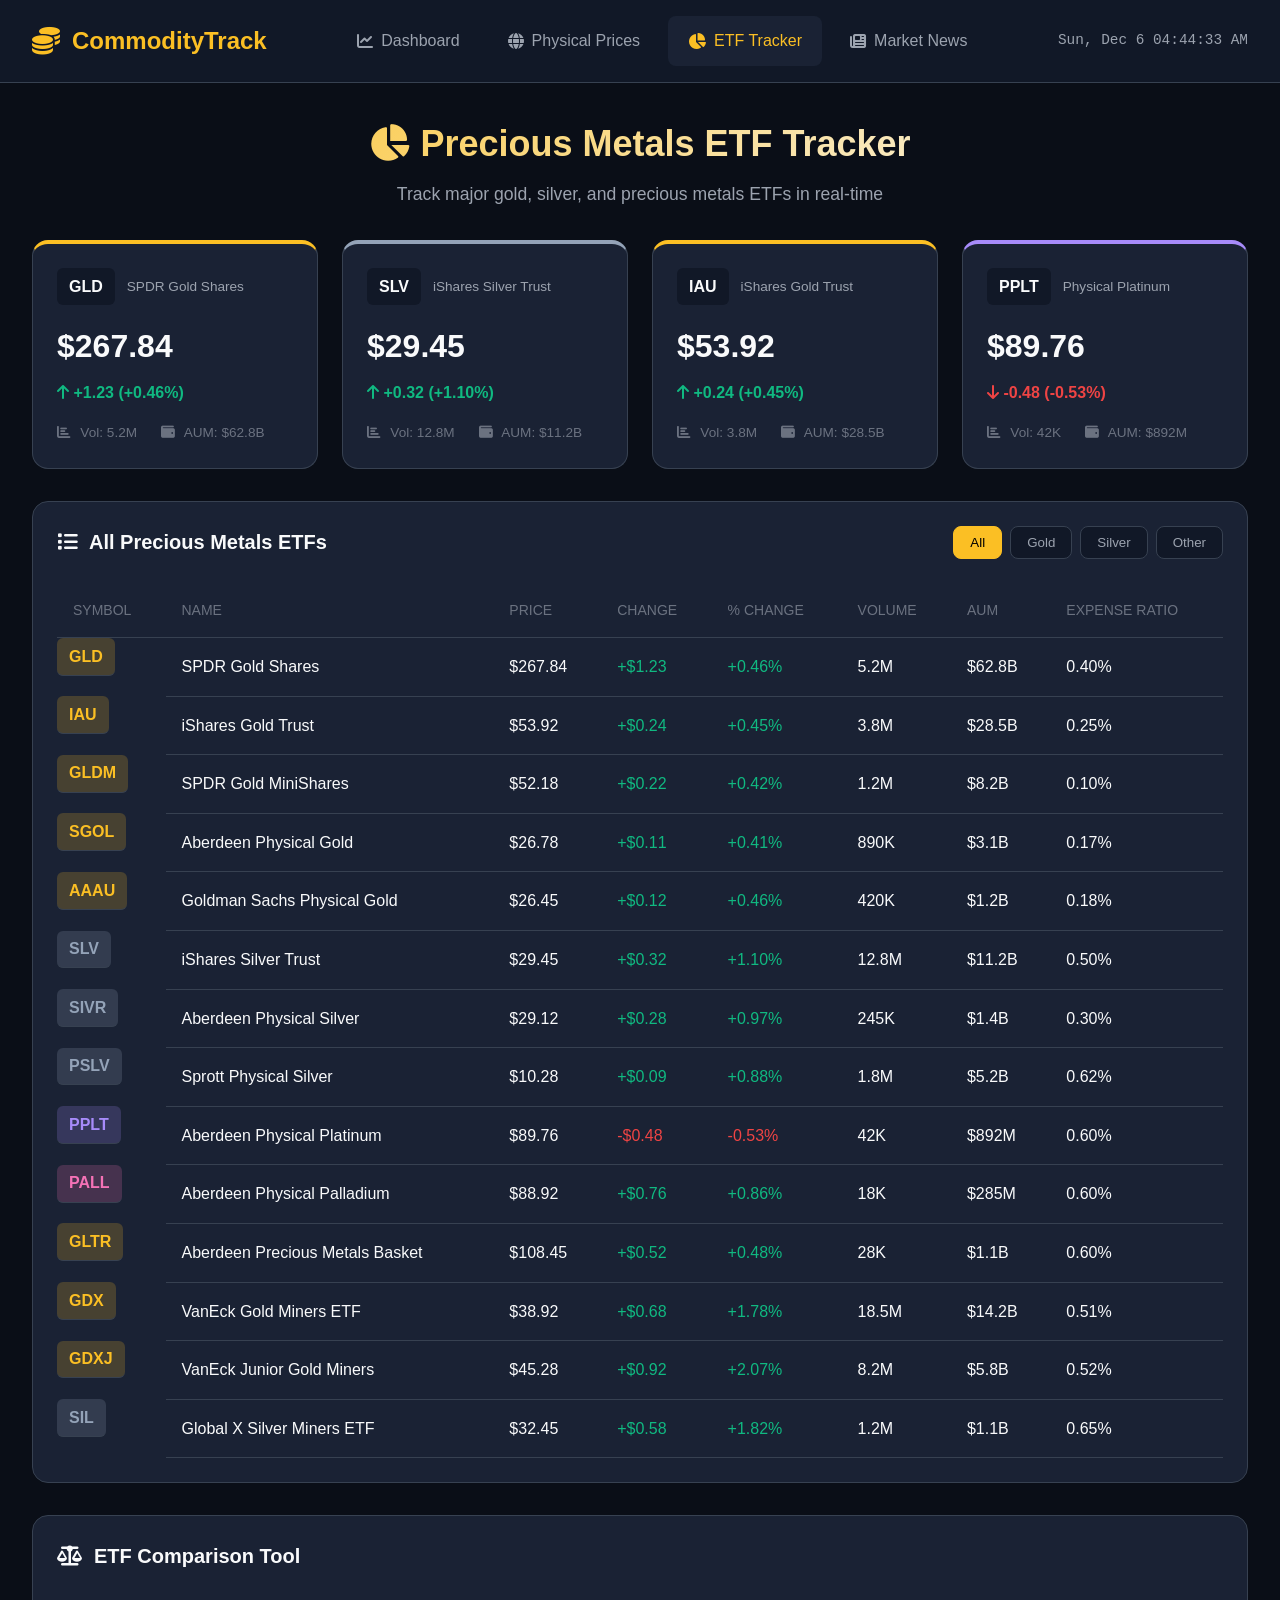
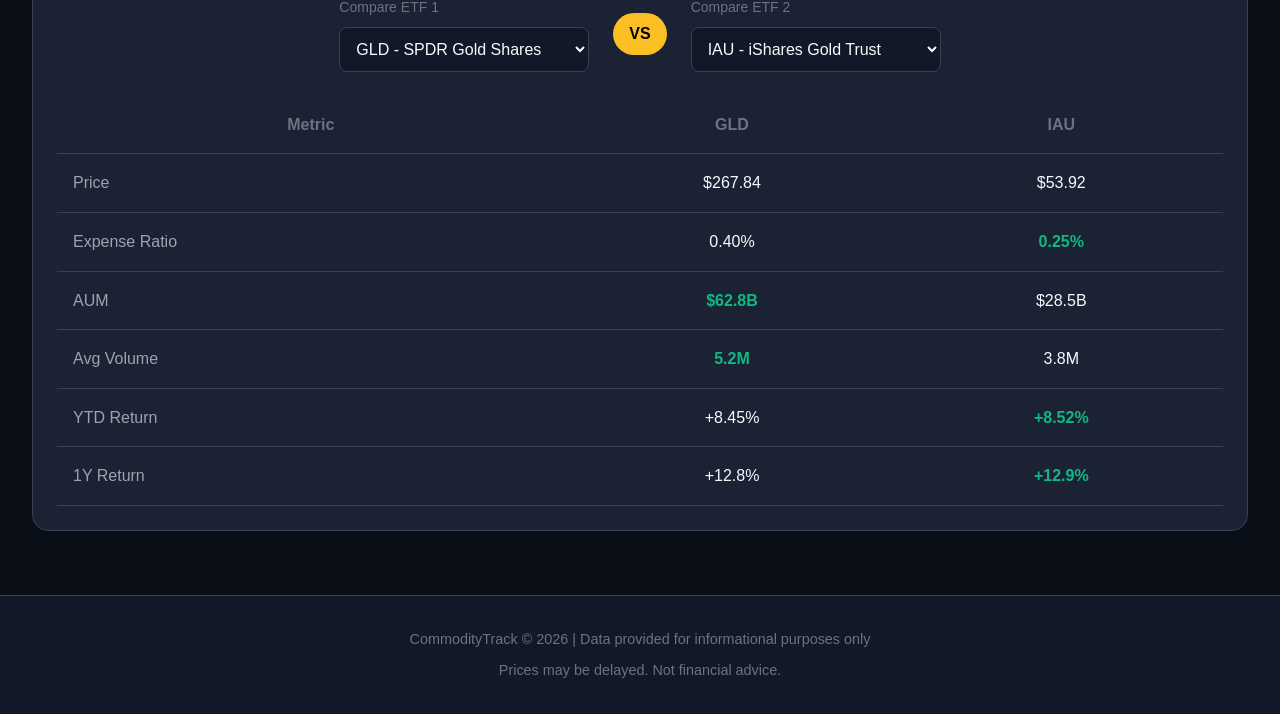
==== etf.html @ 183cfdf6 "Build comprehensive commodities tracking dashboard Features: - Main dashboard with live precious met" ====
<!DOCTYPE html>
<html lang="en">
<head>
    <meta charset="UTF-8">
    <meta name="viewport" content="width=device-width, initial-scale=1.0">
    <title>ETF Tracker | CommodityTrack</title>
    <link rel="stylesheet" href="style.css">
    <link rel="stylesheet" href="https://cdnjs.cloudflare.com/ajax/libs/font-awesome/6.4.0/css/all.min.css">
</head>
<body>
    <nav class="navbar">
        <div class="nav-brand">
            <i class="fas fa-coins"></i>
            <span>CommodityTrack</span>
        </div>
        <ul class="nav-links">
            <li><a href="index.html"><i class="fas fa-chart-line"></i> Dashboard</a></li>
            <li><a href="prices.html"><i class="fas fa-globe"></i> Physical Prices</a></li>
            <li><a href="etf.html" class="active"><i class="fas fa-chart-pie"></i> ETF Tracker</a></li>
            <li><a href="news.html"><i class="fas fa-newspaper"></i> Market News</a></li>
        </ul>
        <div class="nav-time">
            <span id="current-time"></span>
        </div>
    </nav>

    <main class="dashboard">
        <header class="dashboard-header">
            <h1><i class="fas fa-chart-pie"></i> Precious Metals ETF Tracker</h1>
            <p>Track major gold, silver, and precious metals ETFs in real-time</p>
        </header>

        <!-- Top ETFs Overview -->
        <section class="etf-overview">
            <div class="etf-highlight-card gold">
                <div class="etf-header">
                    <span class="etf-ticker">GLD</span>
                    <span class="etf-name">SPDR Gold Shares</span>
                </div>
                <div class="etf-price">$267.84</div>
                <div class="etf-change positive">
                    <i class="fas fa-arrow-up"></i> +1.23 (+0.46%)
                </div>
                <div class="etf-meta">
                    <span><i class="fas fa-chart-bar"></i> Vol: 5.2M</span>
                    <span><i class="fas fa-wallet"></i> AUM: $62.8B</span>
                </div>
            </div>

            <div class="etf-highlight-card silver">
                <div class="etf-header">
                    <span class="etf-ticker">SLV</span>
                    <span class="etf-name">iShares Silver Trust</span>
                </div>
                <div class="etf-price">$29.45</div>
                <div class="etf-change positive">
                    <i class="fas fa-arrow-up"></i> +0.32 (+1.10%)
                </div>
                <div class="etf-meta">
                    <span><i class="fas fa-chart-bar"></i> Vol: 12.8M</span>
                    <span><i class="fas fa-wallet"></i> AUM: $11.2B</span>
                </div>
            </div>

            <div class="etf-highlight-card gold">
                <div class="etf-header">
                    <span class="etf-ticker">IAU</span>
                    <span class="etf-name">iShares Gold Trust</span>
                </div>
                <div class="etf-price">$53.92</div>
                <div class="etf-change positive">
                    <i class="fas fa-arrow-up"></i> +0.24 (+0.45%)
                </div>
                <div class="etf-meta">
                    <span><i class="fas fa-chart-bar"></i> Vol: 3.8M</span>
                    <span><i class="fas fa-wallet"></i> AUM: $28.5B</span>
                </div>
            </div>

            <div class="etf-highlight-card platinum">
                <div class="etf-header">
                    <span class="etf-ticker">PPLT</span>
                    <span class="etf-name">Physical Platinum</span>
                </div>
                <div class="etf-price">$89.76</div>
                <div class="etf-change negative">
                    <i class="fas fa-arrow-down"></i> -0.48 (-0.53%)
                </div>
                <div class="etf-meta">
                    <span><i class="fas fa-chart-bar"></i> Vol: 42K</span>
                    <span><i class="fas fa-wallet"></i> AUM: $892M</span>
                </div>
            </div>
        </section>

        <!-- Full ETF Table -->
        <section class="etf-table-section">
            <div class="section-header">
                <h2><i class="fas fa-list"></i> All Precious Metals ETFs</h2>
                <div class="filter-buttons">
                    <button class="filter-btn active" data-filter="all">All</button>
                    <button class="filter-btn" data-filter="gold">Gold</button>
                    <button class="filter-btn" data-filter="silver">Silver</button>
                    <button class="filter-btn" data-filter="other">Other</button>
                </div>
            </div>

            <div class="etf-table-container">
                <table class="etf-table">
                    <thead>
                        <tr>
                            <th>Symbol</th>
                            <th>Name</th>
                            <th>Price</th>
                            <th>Change</th>
                            <th>% Change</th>
                            <th>Volume</th>
                            <th>AUM</th>
                            <th>Expense Ratio</th>
                        </tr>
                    </thead>
                    <tbody>
                        <!-- Gold ETFs -->
                        <tr data-type="gold">
                            <td class="ticker gold">GLD</td>
                            <td>SPDR Gold Shares</td>
                            <td>$267.84</td>
                            <td class="positive">+$1.23</td>
                            <td class="positive">+0.46%</td>
                            <td>5.2M</td>
                            <td>$62.8B</td>
                            <td>0.40%</td>
                        </tr>
                        <tr data-type="gold">
                            <td class="ticker gold">IAU</td>
                            <td>iShares Gold Trust</td>
                            <td>$53.92</td>
                            <td class="positive">+$0.24</td>
                            <td class="positive">+0.45%</td>
                            <td>3.8M</td>
                            <td>$28.5B</td>
                            <td>0.25%</td>
                        </tr>
                        <tr data-type="gold">
                            <td class="ticker gold">GLDM</td>
                            <td>SPDR Gold MiniShares</td>
                            <td>$52.18</td>
                            <td class="positive">+$0.22</td>
                            <td class="positive">+0.42%</td>
                            <td>1.2M</td>
                            <td>$8.2B</td>
                            <td>0.10%</td>
                        </tr>
                        <tr data-type="gold">
                            <td class="ticker gold">SGOL</td>
                            <td>Aberdeen Physical Gold</td>
                            <td>$26.78</td>
                            <td class="positive">+$0.11</td>
                            <td class="positive">+0.41%</td>
                            <td>890K</td>
                            <td>$3.1B</td>
                            <td>0.17%</td>
                        </tr>
                        <tr data-type="gold">
                            <td class="ticker gold">AAAU</td>
                            <td>Goldman Sachs Physical Gold</td>
                            <td>$26.45</td>
                            <td class="positive">+$0.12</td>
                            <td class="positive">+0.46%</td>
                            <td>420K</td>
                            <td>$1.2B</td>
                            <td>0.18%</td>
                        </tr>
                        <!-- Silver ETFs -->
                        <tr data-type="silver">
                            <td class="ticker silver">SLV</td>
                            <td>iShares Silver Trust</td>
                            <td>$29.45</td>
                            <td class="positive">+$0.32</td>
                            <td class="positive">+1.10%</td>
                            <td>12.8M</td>
                            <td>$11.2B</td>
                            <td>0.50%</td>
                        </tr>
                        <tr data-type="silver">
                            <td class="ticker silver">SIVR</td>
                            <td>Aberdeen Physical Silver</td>
                            <td>$29.12</td>
                            <td class="positive">+$0.28</td>
                            <td class="positive">+0.97%</td>
                            <td>245K</td>
                            <td>$1.4B</td>
                            <td>0.30%</td>
                        </tr>
                        <tr data-type="silver">
                            <td class="ticker silver">PSLV</td>
                            <td>Sprott Physical Silver</td>
                            <td>$10.28</td>
                            <td class="positive">+$0.09</td>
                            <td class="positive">+0.88%</td>
                            <td>1.8M</td>
                            <td>$5.2B</td>
                            <td>0.62%</td>
                        </tr>
                        <!-- Other Precious Metals -->
                        <tr data-type="other">
                            <td class="ticker platinum">PPLT</td>
                            <td>Aberdeen Physical Platinum</td>
                            <td>$89.76</td>
                            <td class="negative">-$0.48</td>
                            <td class="negative">-0.53%</td>
                            <td>42K</td>
                            <td>$892M</td>
                            <td>0.60%</td>
                        </tr>
                        <tr data-type="other">
                            <td class="ticker palladium">PALL</td>
                            <td>Aberdeen Physical Palladium</td>
                            <td>$88.92</td>
                            <td class="positive">+$0.76</td>
                            <td class="positive">+0.86%</td>
                            <td>18K</td>
                            <td>$285M</td>
                            <td>0.60%</td>
                        </tr>
                        <tr data-type="other">
                            <td class="ticker gold">GLTR</td>
                            <td>Aberdeen Precious Metals Basket</td>
                            <td>$108.45</td>
                            <td class="positive">+$0.52</td>
                            <td class="positive">+0.48%</td>
                            <td>28K</td>
                            <td>$1.1B</td>
                            <td>0.60%</td>
                        </tr>
                        <!-- Mining ETFs -->
                        <tr data-type="gold">
                            <td class="ticker gold">GDX</td>
                            <td>VanEck Gold Miners ETF</td>
                            <td>$38.92</td>
                            <td class="positive">+$0.68</td>
                            <td class="positive">+1.78%</td>
                            <td>18.5M</td>
                            <td>$14.2B</td>
                            <td>0.51%</td>
                        </tr>
                        <tr data-type="gold">
                            <td class="ticker gold">GDXJ</td>
                            <td>VanEck Junior Gold Miners</td>
                            <td>$45.28</td>
                            <td class="positive">+$0.92</td>
                            <td class="positive">+2.07%</td>
                            <td>8.2M</td>
                            <td>$5.8B</td>
                            <td>0.52%</td>
                        </tr>
                        <tr data-type="silver">
                            <td class="ticker silver">SIL</td>
                            <td>Global X Silver Miners ETF</td>
                            <td>$32.45</td>
                            <td class="positive">+$0.58</td>
                            <td class="positive">+1.82%</td>
                            <td>1.2M</td>
                            <td>$1.1B</td>
                            <td>0.65%</td>
                        </tr>
                    </tbody>
                </table>
            </div>
        </section>

        <!-- ETF Comparison -->
        <section class="etf-comparison">
            <h2><i class="fas fa-balance-scale"></i> ETF Comparison Tool</h2>
            <div class="comparison-container">
                <div class="comparison-selector">
                    <div class="selector-group">
                        <label>Compare ETF 1</label>
                        <select id="etf1-select">
                            <option value="GLD">GLD - SPDR Gold Shares</option>
                            <option value="IAU">IAU - iShares Gold Trust</option>
                            <option value="SLV">SLV - iShares Silver Trust</option>
                            <option value="PPLT">PPLT - Physical Platinum</option>
                        </select>
                    </div>
                    <div class="vs-badge">VS</div>
                    <div class="selector-group">
                        <label>Compare ETF 2</label>
                        <select id="etf2-select">
                            <option value="IAU">IAU - iShares Gold Trust</option>
                            <option value="GLD">GLD - SPDR Gold Shares</option>
                            <option value="SLV">SLV - iShares Silver Trust</option>
                            <option value="PPLT">PPLT - Physical Platinum</option>
                        </select>
                    </div>
                </div>

                <div class="comparison-results">
                    <table class="comparison-table">
                        <thead>
                            <tr>
                                <th>Metric</th>
                                <th id="comp-etf1-header">GLD</th>
                                <th id="comp-etf2-header">IAU</th>
                            </tr>
                        </thead>
                        <tbody>
                            <tr>
                                <td>Price</td>
                                <td>$267.84</td>
                                <td>$53.92</td>
                            </tr>
                            <tr>
                                <td>Expense Ratio</td>
                                <td>0.40%</td>
                                <td class="highlight">0.25%</td>
                            </tr>
                            <tr>
                                <td>AUM</td>
                                <td class="highlight">$62.8B</td>
                                <td>$28.5B</td>
                            </tr>
                            <tr>
                                <td>Avg Volume</td>
                                <td class="highlight">5.2M</td>
                                <td>3.8M</td>
                            </tr>
                            <tr>
                                <td>YTD Return</td>
                                <td>+8.45%</td>
                                <td class="highlight">+8.52%</td>
                            </tr>
                            <tr>
                                <td>1Y Return</td>
                                <td>+12.8%</td>
                                <td class="highlight">+12.9%</td>
                            </tr>
                        </tbody>
                    </table>
                </div>
            </div>
        </section>
    </main>

    <footer>
        <p>CommodityTrack &copy; 2026 | Data provided for informational purposes only</p>
        <p>Prices may be delayed. Not financial advice.</p>
    </footer>

    <script src="app.js"></script>
</body>
</html>
---- style.css ----
/* CommodityTrack - Professional Financial Dashboard Styles */

* {
    margin: 0;
    padding: 0;
    box-sizing: border-box;
}

:root {
    --bg-primary: #0a0e17;
    --bg-secondary: #111827;
    --bg-card: #1a2234;
    --bg-card-hover: #1f2937;
    --text-primary: #f9fafb;
    --text-secondary: #9ca3af;
    --text-muted: #6b7280;
    --gold: #fbbf24;
    --gold-dark: #d97706;
    --silver: #94a3b8;
    --silver-dark: #64748b;
    --platinum: #a78bfa;
    --palladium: #f472b6;
    --positive: #10b981;
    --negative: #ef4444;
    --accent: #3b82f6;
    --border: #374151;
    --gradient-gold: linear-gradient(135deg, #fbbf24 0%, #d97706 100%);
    --gradient-silver: linear-gradient(135deg, #94a3b8 0%, #64748b 100%);
    --gradient-platinum: linear-gradient(135deg, #a78bfa 0%, #7c3aed 100%);
    --gradient-palladium: linear-gradient(135deg, #f472b6 0%, #db2777 100%);
}

body {
    font-family: 'Inter', -apple-system, BlinkMacSystemFont, 'Segoe UI', Roboto, sans-serif;
    background-color: var(--bg-primary);
    color: var(--text-primary);
    line-height: 1.6;
    min-height: 100vh;
}

/* Navigation */
.navbar {
    background: var(--bg-secondary);
    padding: 1rem 2rem;
    display: flex;
    justify-content: space-between;
    align-items: center;
    border-bottom: 1px solid var(--border);
    position: sticky;
    top: 0;
    z-index: 1000;
}

.nav-brand {
    display: flex;
    align-items: center;
    gap: 0.75rem;
    font-size: 1.5rem;
    font-weight: 700;
    color: var(--gold);
}

.nav-brand i {
    font-size: 1.75rem;
}

.nav-links {
    display: flex;
    list-style: none;
    gap: 0.5rem;
}

.nav-links a {
    color: var(--text-secondary);
    text-decoration: none;
    padding: 0.75rem 1.25rem;
    border-radius: 8px;
    transition: all 0.3s;
    display: flex;
    align-items: center;
    gap: 0.5rem;
    font-weight: 500;
}

.nav-links a:hover,
.nav-links a.active {
    background: var(--bg-card);
    color: var(--gold);
}

.nav-time {
    color: var(--text-secondary);
    font-family: 'Monaco', monospace;
    font-size: 0.9rem;
}

/* Dashboard */
.dashboard {
    max-width: 1400px;
    margin: 0 auto;
    padding: 2rem;
}

.dashboard-header {
    text-align: center;
    margin-bottom: 2rem;
}

.dashboard-header h1 {
    font-size: 2.25rem;
    margin-bottom: 0.5rem;
    background: linear-gradient(135deg, var(--gold) 0%, var(--text-primary) 100%);
    -webkit-background-clip: text;
    -webkit-text-fill-color: transparent;
    background-clip: text;
}

.dashboard-header p {
    color: var(--text-secondary);
    font-size: 1.1rem;
}

.last-updated {
    margin-top: 1rem;
    color: var(--text-muted);
    font-size: 0.875rem;
}

.last-updated i {
    margin-right: 0.5rem;
}

/* Quick Stats Cards */
.quick-stats {
    display: grid;
    grid-template-columns: repeat(auto-fit, minmax(280px, 1fr));
    gap: 1.5rem;
    margin-bottom: 2rem;
}

.stat-card {
    background: var(--bg-card);
    border-radius: 16px;
    padding: 1.5rem;
    display: flex;
    align-items: center;
    gap: 1.25rem;
    border: 1px solid var(--border);
    transition: transform 0.3s, box-shadow 0.3s;
}

.stat-card:hover {
    transform: translateY(-4px);
    box-shadow: 0 20px 40px rgba(0, 0, 0, 0.3);
}

.stat-card.gold { border-left: 4px solid var(--gold); }
.stat-card.silver { border-left: 4px solid var(--silver); }
.stat-card.platinum { border-left: 4px solid var(--platinum); }
.stat-card.palladium { border-left: 4px solid var(--palladium); }

.stat-icon {
    width: 60px;
    height: 60px;
    border-radius: 12px;
    display: flex;
    align-items: center;
    justify-content: center;
    font-size: 1.5rem;
}

.stat-card.gold .stat-icon { background: var(--gradient-gold); color: #000; }
.stat-card.silver .stat-icon { background: var(--gradient-silver); color: #000; }
.stat-card.platinum .stat-icon { background: var(--gradient-platinum); color: #fff; }
.stat-card.palladium .stat-icon { background: var(--gradient-palladium); color: #fff; }

.stat-info h3 {
    color: var(--text-secondary);
    font-size: 0.9rem;
    font-weight: 500;
    margin-bottom: 0.25rem;
}

.stat-info .price {
    font-size: 1.75rem;
    font-weight: 700;
    color: var(--text-primary);
}

.stat-info .change {
    font-size: 0.9rem;
    font-weight: 600;
}

.change.positive { color: var(--positive); }
.change.negative { color: var(--negative); }

/* Market Overview Section */
.market-overview {
    display: grid;
    grid-template-columns: 2fr 1fr;
    gap: 1.5rem;
    margin-bottom: 2rem;
}

.overview-card {
    background: var(--bg-card);
    border-radius: 16px;
    padding: 1.5rem;
    border: 1px solid var(--border);
}

.overview-card h2 {
    font-size: 1.25rem;
    margin-bottom: 1.5rem;
    display: flex;
    align-items: center;
    gap: 0.75rem;
    color: var(--text-primary);
}

.overview-card h2 i {
    color: var(--gold);
}

/* Market Table */
.market-table-container {
    overflow-x: auto;
}

.market-table {
    width: 100%;
    border-collapse: collapse;
}

.market-table th,
.market-table td {
    padding: 1rem;
    text-align: left;
    border-bottom: 1px solid var(--border);
}

.market-table th {
    color: var(--text-muted);
    font-weight: 500;
    font-size: 0.875rem;
    text-transform: uppercase;
    letter-spacing: 0.05em;
}

.market-table td {
    font-weight: 500;
}

.metal-badge {
    padding: 0.35rem 0.75rem;
    border-radius: 6px;
    font-size: 0.8rem;
    font-weight: 600;
}

.metal-badge.gold { background: rgba(251, 191, 36, 0.2); color: var(--gold); }
.metal-badge.silver { background: rgba(148, 163, 184, 0.2); color: var(--silver); }
.metal-badge.platinum { background: rgba(167, 139, 250, 0.2); color: var(--platinum); }
.metal-badge.palladium { background: rgba(244, 114, 182, 0.2); color: var(--palladium); }

.change-badge {
    padding: 0.25rem 0.5rem;
    border-radius: 4px;
    font-size: 0.8rem;
    font-weight: 600;
}

.change-badge.positive { background: rgba(16, 185, 129, 0.2); color: var(--positive); }
.change-badge.negative { background: rgba(239, 68, 68, 0.2); color: var(--negative); }

/* Calculator */
.calculator {
    display: flex;
    flex-direction: column;
    gap: 1rem;
}

.calc-input label {
    display: block;
    color: var(--text-muted);
    font-size: 0.875rem;
    margin-bottom: 0.5rem;
}

.calc-input select,
.calc-input input {
    width: 100%;
    padding: 0.75rem;
    background: var(--bg-secondary);
    border: 1px solid var(--border);
    border-radius: 8px;
    color: var(--text-primary);
    font-size: 1rem;
}

.calc-input select:focus,
.calc-input input:focus {
    outline: none;
    border-color: var(--gold);
}

.calc-result {
    background: var(--bg-secondary);
    padding: 1.25rem;
    border-radius: 12px;
    text-align: center;
    margin-top: 0.5rem;
}

.calc-result span {
    color: var(--text-muted);
    font-size: 0.875rem;
}

.calc-result p {
    font-size: 2rem;
    font-weight: 700;
    color: var(--gold);
    margin-top: 0.25rem;
}

/* Bottom Section */
.bottom-section {
    display: grid;
    grid-template-columns: repeat(auto-fit, minmax(350px, 1fr));
    gap: 1.5rem;
}

/* Currency Converter */
.converter-row {
    display: flex;
    align-items: center;
    gap: 1rem;
    margin-bottom: 1.5rem;
}

.converter-row input {
    flex: 1;
    padding: 0.75rem;
    background: var(--bg-secondary);
    border: 1px solid var(--border);
    border-radius: 8px;
    color: var(--text-primary);
    font-size: 1.25rem;
    font-weight: 600;
}

.currency-label {
    background: var(--gradient-gold);
    color: #000;
    padding: 0.75rem 1rem;
    border-radius: 8px;
    font-weight: 700;
}

.converter-results {
    display: grid;
    gap: 0.75rem;
}

.currency-result {
    display: flex;
    justify-content: space-between;
    align-items: center;
    padding: 0.75rem;
    background: var(--bg-secondary);
    border-radius: 8px;
}

.currency-result .flag {
    font-weight: 600;
    color: var(--text-secondary);
}

.currency-result span:last-child {
    font-weight: 600;
    color: var(--text-primary);
}

/* World Markets */
.world-markets {
    display: flex;
    flex-direction: column;
    gap: 0.75rem;
}

.market-status {
    display: flex;
    justify-content: space-between;
    align-items: center;
    padding: 0.75rem;
    background: var(--bg-secondary);
    border-radius: 8px;
}

.market-name {
    color: var(--text-secondary);
}

.market-indicator {
    padding: 0.25rem 0.75rem;
    border-radius: 20px;
    font-size: 0.8rem;
    font-weight: 600;
}

.market-indicator.open {
    background: rgba(16, 185, 129, 0.2);
    color: var(--positive);
}

.market-indicator.closed {
    background: rgba(239, 68, 68, 0.2);
    color: var(--negative);
}

/* Prices Page Styles */
.prices-grid {
    display: grid;
    grid-template-columns: repeat(auto-fit, minmax(300px, 1fr));
    gap: 1.5rem;
    margin-bottom: 2rem;
}

.price-card {
    background: var(--bg-card);
    border-radius: 16px;
    overflow: hidden;
    border: 1px solid var(--border);
    transition: transform 0.3s;
}

.price-card:hover {
    transform: translateY(-4px);
}

.price-card.featured {
    border: 2px solid var(--gold);
}

.price-header {
    padding: 1.25rem;
    display: flex;
    justify-content: space-between;
    align-items: center;
}

.gold-gradient { background: var(--gradient-gold); color: #000; }
.silver-gradient { background: var(--gradient-silver); color: #000; }
.platinum-gradient { background: var(--gradient-platinum); color: #fff; }
.palladium-gradient { background: var(--gradient-palladium); color: #fff; }

.price-header h2 {
    font-size: 1.1rem;
    display: flex;
    align-items: center;
    gap: 0.5rem;
}

.spot-label {
    font-size: 0.75rem;
    font-weight: 600;
    text-transform: uppercase;
    opacity: 0.8;
}

.price-body {
    padding: 1.5rem;
}

.main-price {
    display: flex;
    align-items: baseline;
    gap: 0.25rem;
    margin-bottom: 0.5rem;
}

.main-price .currency {
    font-size: 1.25rem;
    color: var(--text-secondary);
}

.main-price .amount {
    font-size: 2.5rem;
    font-weight: 700;
}

.main-price .unit {
    color: var(--text-muted);
    font-size: 1rem;
}

.price-change {
    font-size: 1rem;
    font-weight: 600;
    margin-bottom: 1.5rem;
}

.price-change.positive { color: var(--positive); }
.price-change.negative { color: var(--negative); }

.price-details {
    border-top: 1px solid var(--border);
    padding-top: 1rem;
}

.detail-row {
    display: flex;
    justify-content: space-between;
    padding: 0.5rem 0;
    color: var(--text-secondary);
}

.detail-row span:last-child {
    color: var(--text-primary);
    font-weight: 500;
}

/* World Prices Section */
.world-prices-section {
    margin-bottom: 2rem;
}

.world-prices-section h2 {
    font-size: 1.5rem;
    margin-bottom: 1.5rem;
    display: flex;
    align-items: center;
    gap: 0.75rem;
}

.world-prices-section h2 i {
    color: var(--gold);
}

.world-prices-grid {
    display: grid;
    grid-template-columns: repeat(auto-fit, minmax(250px, 1fr));
    gap: 1rem;
}

.market-card {
    background: var(--bg-card);
    border-radius: 12px;
    padding: 1.25rem;
    border: 1px solid var(--border);
    transition: all 0.3s;
}

.market-card:hover {
    border-color: var(--gold);
}

.market-flag h3 {
    font-size: 1rem;
    margin-bottom: 0.25rem;
}

.market-flag .exchange {
    font-size: 0.8rem;
    color: var(--text-muted);
}

.market-price {
    margin: 1rem 0 0.5rem;
    display: flex;
    align-items: center;
    gap: 0.75rem;
}

.market-price .price {
    font-size: 1.25rem;
    font-weight: 700;
}

.market-price .change {
    font-size: 0.85rem;
    font-weight: 600;
}

.market-currency {
    font-size: 0.8rem;
    color: var(--text-muted);
}

/* Other Commodities */
.other-commodities {
    background: var(--bg-card);
    border-radius: 16px;
    padding: 1.5rem;
    border: 1px solid var(--border);
}

.other-commodities h2 {
    font-size: 1.25rem;
    margin-bottom: 1.5rem;
    display: flex;
    align-items: center;
    gap: 0.75rem;
}

.commodities-table-container {
    overflow-x: auto;
}

.commodities-table {
    width: 100%;
    border-collapse: collapse;
}

.commodities-table th,
.commodities-table td {
    padding: 1rem;
    text-align: left;
    border-bottom: 1px solid var(--border);
}

.commodities-table th {
    color: var(--text-muted);
    font-weight: 500;
    font-size: 0.875rem;
    text-transform: uppercase;
}

.commodities-table td.positive { color: var(--positive); }
.commodities-table td.negative { color: var(--negative); }

/* ETF Page Styles */
.etf-overview {
    display: grid;
    grid-template-columns: repeat(auto-fit, minmax(280px, 1fr));
    gap: 1.5rem;
    margin-bottom: 2rem;
}

.etf-highlight-card {
    background: var(--bg-card);
    border-radius: 16px;
    padding: 1.5rem;
    border: 1px solid var(--border);
    transition: all 0.3s;
}

.etf-highlight-card:hover {
    transform: translateY(-4px);
    box-shadow: 0 20px 40px rgba(0, 0, 0, 0.3);
}

.etf-highlight-card.gold { border-top: 4px solid var(--gold); }
.etf-highlight-card.silver { border-top: 4px solid var(--silver); }
.etf-highlight-card.platinum { border-top: 4px solid var(--platinum); }

.etf-header {
    display: flex;
    align-items: center;
    gap: 0.75rem;
    margin-bottom: 1rem;
}

.etf-ticker {
    background: var(--bg-secondary);
    padding: 0.35rem 0.75rem;
    border-radius: 6px;
    font-weight: 700;
    font-size: 1rem;
}

.etf-name {
    color: var(--text-secondary);
    font-size: 0.85rem;
}

.etf-price {
    font-size: 2rem;
    font-weight: 700;
    margin-bottom: 0.5rem;
}

.etf-change {
    font-weight: 600;
    margin-bottom: 1rem;
}

.etf-change.positive { color: var(--positive); }
.etf-change.negative { color: var(--negative); }

.etf-meta {
    display: flex;
    gap: 1.5rem;
    color: var(--text-muted);
    font-size: 0.85rem;
}

.etf-meta i {
    margin-right: 0.35rem;
}

/* ETF Table Section */
.etf-table-section {
    background: var(--bg-card);
    border-radius: 16px;
    padding: 1.5rem;
    border: 1px solid var(--border);
    margin-bottom: 2rem;
}

.section-header {
    display: flex;
    justify-content: space-between;
    align-items: center;
    margin-bottom: 1.5rem;
    flex-wrap: wrap;
    gap: 1rem;
}

.section-header h2 {
    font-size: 1.25rem;
    display: flex;
    align-items: center;
    gap: 0.75rem;
}

.filter-buttons {
    display: flex;
    gap: 0.5rem;
}

.filter-btn {
    padding: 0.5rem 1rem;
    background: var(--bg-secondary);
    border: 1px solid var(--border);
    border-radius: 8px;
    color: var(--text-secondary);
    cursor: pointer;
    transition: all 0.3s;
    font-weight: 500;
}

.filter-btn:hover,
.filter-btn.active {
    background: var(--gold);
    color: #000;
    border-color: var(--gold);
}

.etf-table-container {
    overflow-x: auto;
}

.etf-table {
    width: 100%;
    border-collapse: collapse;
}

.etf-table th,
.etf-table td {
    padding: 1rem;
    text-align: left;
    border-bottom: 1px solid var(--border);
}

.etf-table th {
    color: var(--text-muted);
    font-weight: 500;
    font-size: 0.875rem;
    text-transform: uppercase;
}

.etf-table .ticker {
    font-weight: 700;
    padding: 0.35rem 0.75rem;
    border-radius: 6px;
    display: inline-block;
}

.ticker.gold { background: rgba(251, 191, 36, 0.2); color: var(--gold); }
.ticker.silver { background: rgba(148, 163, 184, 0.2); color: var(--silver); }
.ticker.platinum { background: rgba(167, 139, 250, 0.2); color: var(--platinum); }
.ticker.palladium { background: rgba(244, 114, 182, 0.2); color: var(--palladium); }

.etf-table td.positive { color: var(--positive); }
.etf-table td.negative { color: var(--negative); }

/* ETF Comparison */
.etf-comparison {
    background: var(--bg-card);
    border-radius: 16px;
    padding: 1.5rem;
    border: 1px solid var(--border);
}

.etf-comparison h2 {
    font-size: 1.25rem;
    margin-bottom: 1.5rem;
    display: flex;
    align-items: center;
    gap: 0.75rem;
}

.comparison-container {
    display: flex;
    flex-direction: column;
    gap: 1.5rem;
}

.comparison-selector {
    display: flex;
    align-items: center;
    justify-content: center;
    gap: 1.5rem;
    flex-wrap: wrap;
}

.selector-group {
    display: flex;
    flex-direction: column;
    gap: 0.5rem;
}

.selector-group label {
    color: var(--text-muted);
    font-size: 0.875rem;
}

.selector-group select {
    padding: 0.75rem;
    background: var(--bg-secondary);
    border: 1px solid var(--border);
    border-radius: 8px;
    color: var(--text-primary);
    font-size: 1rem;
    min-width: 250px;
}

.vs-badge {
    background: var(--gold);
    color: #000;
    padding: 0.5rem 1rem;
    border-radius: 50px;
    font-weight: 700;
}

.comparison-table {
    width: 100%;
    border-collapse: collapse;
}

.comparison-table th,
.comparison-table td {
    padding: 1rem;
    text-align: center;
    border-bottom: 1px solid var(--border);
}

.comparison-table th {
    color: var(--text-muted);
    font-weight: 600;
}

.comparison-table td:first-child {
    text-align: left;
    color: var(--text-secondary);
}

.comparison-table td.highlight {
    color: var(--positive);
    font-weight: 600;
}

/* News Page Styles */
.news-ticker {
    background: var(--bg-card);
    border-radius: 12px;
    padding: 0;
    margin-bottom: 2rem;
    display: flex;
    overflow: hidden;
    border: 1px solid var(--border);
}

.ticker-label {
    background: var(--negative);
    color: white;
    padding: 1rem 1.5rem;
    font-weight: 700;
    display: flex;
    align-items: center;
    gap: 0.5rem;
    white-space: nowrap;
}

.ticker-content {
    flex: 1;
    overflow: hidden;
    padding: 1rem;
}

.ticker-wrapper {
    display: flex;
    gap: 2rem;
    animation: ticker 30s linear infinite;
    white-space: nowrap;
}

.ticker-sep {
    color: var(--text-muted);
}

@keyframes ticker {
    0% { transform: translateX(0); }
    100% { transform: translateX(-50%); }
}

/* Featured News */
.featured-news {
    margin-bottom: 2rem;
}

.featured-article {
    border-radius: 16px;
    overflow: hidden;
}

.featured-image {
    height: 350px;
    display: flex;
    flex-direction: column;
    justify-content: flex-end;
    padding: 2rem;
    position: relative;
}

.article-category {
    position: absolute;
    top: 1.5rem;
    left: 1.5rem;
    padding: 0.5rem 1rem;
    border-radius: 8px;
    font-size: 0.8rem;
    font-weight: 600;
    text-transform: uppercase;
}

.article-category.gold { background: var(--gold); color: #000; }
.article-category.silver { background: var(--silver); color: #000; }
.article-category.platinum { background: var(--platinum); color: #fff; }
.article-category.market { background: var(--accent); color: #fff; }

.featured-content h2 {
    font-size: 2rem;
    margin-bottom: 0.75rem;
    line-height: 1.3;
}

.featured-content p {
    color: var(--text-secondary);
    font-size: 1.1rem;
    margin-bottom: 1rem;
}

.article-meta {
    display: flex;
    gap: 1.5rem;
    color: var(--text-muted);
    font-size: 0.9rem;
}

.article-meta i {
    margin-right: 0.5rem;
}

/* News Section */
.news-section {
    margin-bottom: 2rem;
}

.news-filters {
    display: flex;
    gap: 0.5rem;
    margin-bottom: 1.5rem;
    flex-wrap: wrap;
}

.news-filter {
    padding: 0.5rem 1.25rem;
    background: var(--bg-card);
    border: 1px solid var(--border);
    border-radius: 50px;
    color: var(--text-secondary);
    cursor: pointer;
    transition: all 0.3s;
    font-weight: 500;
}

.news-filter:hover,
.news-filter.active {
    background: var(--gold);
    color: #000;
    border-color: var(--gold);
}

.news-grid {
    display: grid;
    grid-template-columns: repeat(auto-fit, minmax(300px, 1fr));
    gap: 1.5rem;
}

.news-card {
    background: var(--bg-card);
    border-radius: 16px;
    overflow: hidden;
    border: 1px solid var(--border);
    transition: all 0.3s;
}

.news-card:hover {
    transform: translateY(-4px);
    border-color: var(--gold);
}

.news-image {
    height: 150px;
    background: linear-gradient(135deg, var(--bg-secondary) 0%, var(--bg-card) 100%);
    display: flex;
    align-items: flex-start;
    justify-content: flex-start;
    padding: 1rem;
}

.news-image.silver-bg { background: linear-gradient(135deg, #64748b 0%, #475569 100%); }
.news-image.platinum-bg { background: linear-gradient(135deg, #7c3aed 0%, #6d28d9 100%); }
.news-image.market-bg { background: linear-gradient(135deg, #3b82f6 0%, #2563eb 100%); }

.news-content {
    padding: 1.25rem;
}

.news-content h3 {
    font-size: 1.1rem;
    margin-bottom: 0.75rem;
    line-height: 1.4;
}

.news-content p {
    color: var(--text-secondary);
    font-size: 0.9rem;
    margin-bottom: 1rem;
    line-height: 1.5;
}

.news-meta {
    display: flex;
    gap: 1.25rem;
    color: var(--text-muted);
    font-size: 0.8rem;
}

.news-meta i {
    margin-right: 0.35rem;
}

/* Market Calendar */
.market-calendar {
    background: var(--bg-card);
    border-radius: 16px;
    padding: 1.5rem;
    border: 1px solid var(--border);
    margin-bottom: 2rem;
}

.market-calendar h2 {
    font-size: 1.25rem;
    margin-bottom: 1.5rem;
    display: flex;
    align-items: center;
    gap: 0.75rem;
}

.calendar-grid {
    display: grid;
    grid-template-columns: repeat(auto-fit, minmax(300px, 1fr));
    gap: 1rem;
}

.calendar-event {
    display: flex;
    align-items: center;
    gap: 1rem;
    padding: 1rem;
    background: var(--bg-secondary);
    border-radius: 12px;
    border-left: 4px solid var(--border);
}

.calendar-event.high-impact { border-left-color: var(--negative); }
.calendar-event.medium-impact { border-left-color: var(--gold); }

.event-date {
    text-align: center;
    min-width: 50px;
}

.event-date .day {
    display: block;
    font-size: 1.5rem;
    font-weight: 700;
}

.event-date .month {
    font-size: 0.8rem;
    color: var(--text-muted);
    text-transform: uppercase;
}

.event-details {
    flex: 1;
}

.event-details h4 {
    font-size: 1rem;
    margin-bottom: 0.25rem;
}

.event-details p {
    color: var(--text-muted);
    font-size: 0.85rem;
    margin-bottom: 0.5rem;
}

.event-impact {
    font-size: 0.75rem;
    padding: 0.25rem 0.5rem;
    border-radius: 4px;
    font-weight: 600;
}

.event-impact.high { background: rgba(239, 68, 68, 0.2); color: var(--negative); }
.event-impact.medium { background: rgba(251, 191, 36, 0.2); color: var(--gold); }

.event-time {
    color: var(--text-muted);
    font-size: 0.85rem;
    white-space: nowrap;
}

/* Newsletter Section */
.newsletter-section {
    background: var(--gradient-gold);
    border-radius: 16px;
    padding: 3rem;
    text-align: center;
}

.newsletter-content h2 {
    color: #000;
    font-size: 1.75rem;
    margin-bottom: 0.5rem;
}

.newsletter-content p {
    color: rgba(0, 0, 0, 0.7);
    margin-bottom: 1.5rem;
}

.newsletter-form {
    display: flex;
    gap: 1rem;
    max-width: 500px;
    margin: 0 auto;
}

.newsletter-form input {
    flex: 1;
    padding: 1rem;
    border: none;
    border-radius: 8px;
    font-size: 1rem;
}

.newsletter-form button {
    padding: 1rem 2rem;
    background: #000;
    color: var(--gold);
    border: none;
    border-radius: 8px;
    font-weight: 600;
    cursor: pointer;
    transition: all 0.3s;
}

.newsletter-form button:hover {
    background: var(--bg-secondary);
}

/* Footer */
footer {
    background: var(--bg-secondary);
    padding: 2rem;
    text-align: center;
    border-top: 1px solid var(--border);
    margin-top: 2rem;
}

footer p {
    color: var(--text-muted);
    font-size: 0.9rem;
}

footer p:first-child {
    margin-bottom: 0.5rem;
}

/* Responsive Design */
@media (max-width: 1024px) {
    .market-overview {
        grid-template-columns: 1fr;
    }
}

@media (max-width: 768px) {
    .navbar {
        flex-direction: column;
        gap: 1rem;
        padding: 1rem;
    }

    .nav-links {
        flex-wrap: wrap;
        justify-content: center;
    }

    .nav-links a {
        padding: 0.5rem 0.75rem;
        font-size: 0.9rem;
    }

    .dashboard {
        padding: 1rem;
    }

    .dashboard-header h1 {
        font-size: 1.75rem;
    }

    .quick-stats {
        grid-template-columns: 1fr;
    }

    .stat-card {
        padding: 1rem;
    }

    .stat-info .price {
        font-size: 1.5rem;
    }

    .featured-image {
        height: 250px;
    }

    .featured-content h2 {
        font-size: 1.5rem;
    }

    .newsletter-form {
        flex-direction: column;
    }

    .comparison-selector {
        flex-direction: column;
    }

    .selector-group select {
        min-width: 100%;
    }
}
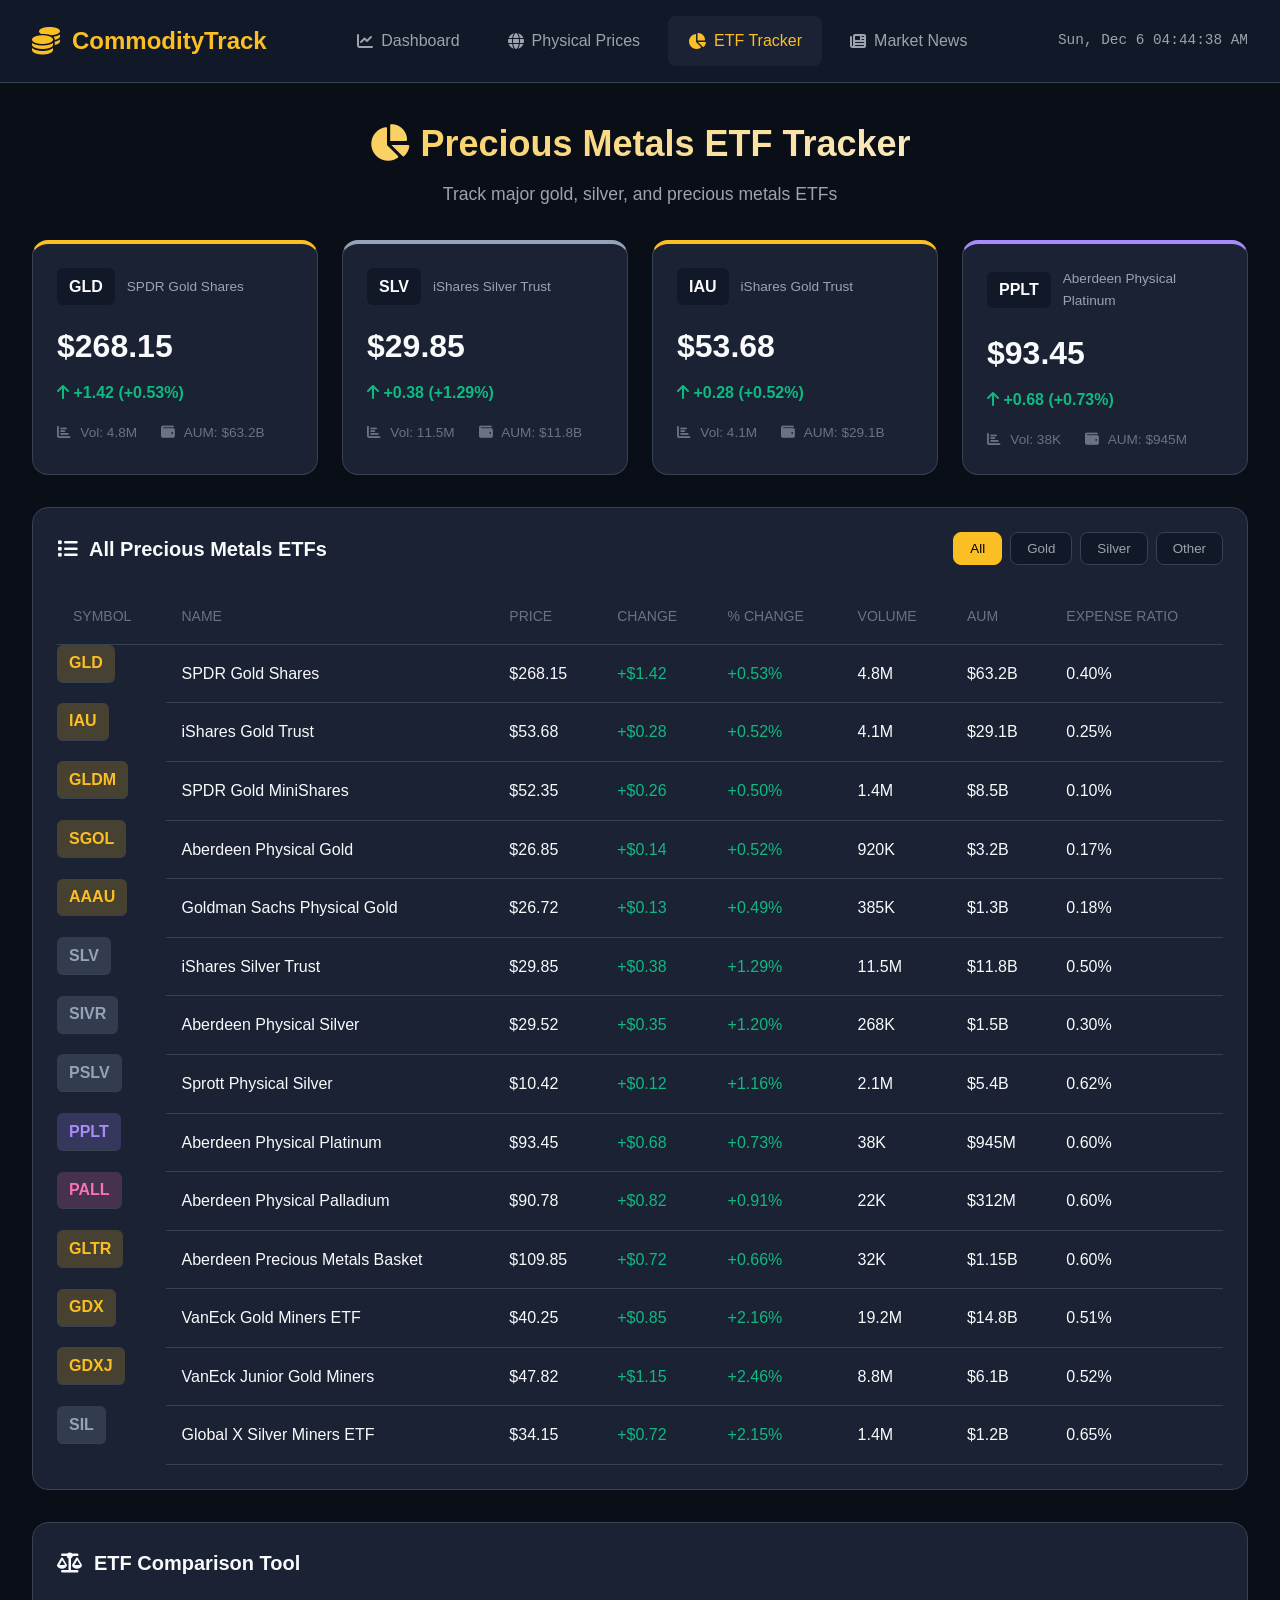
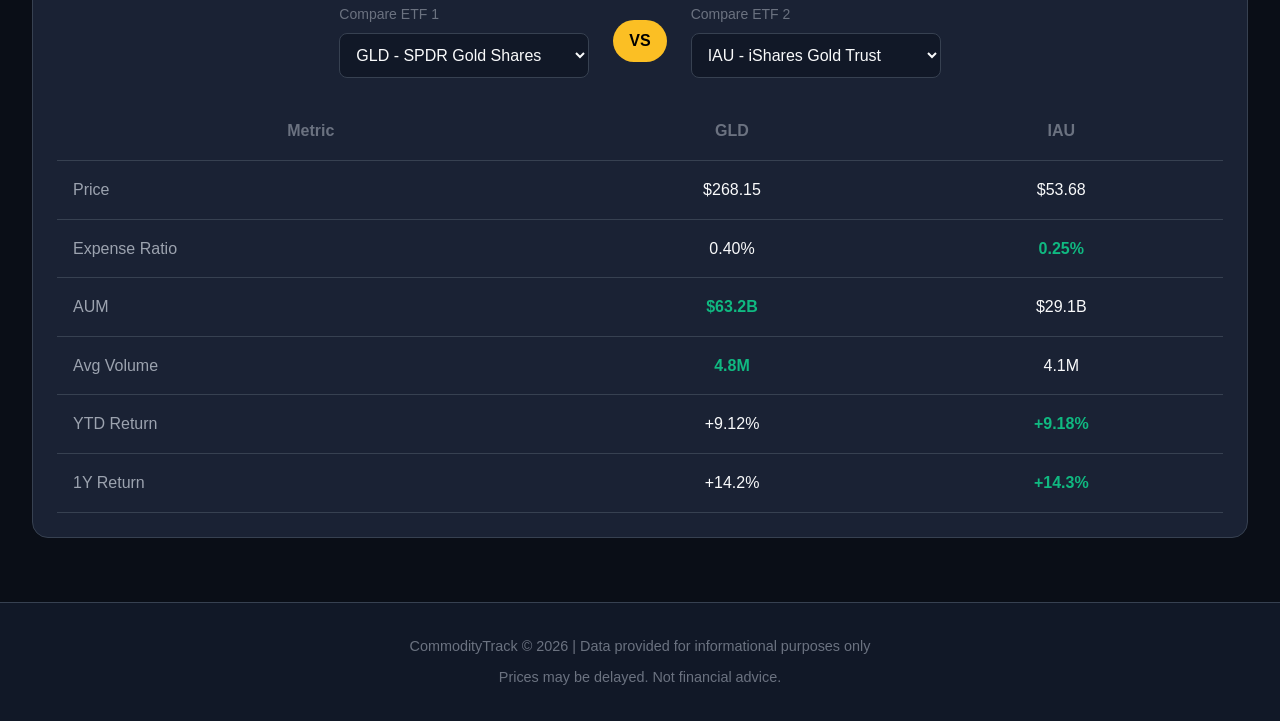
==== commit 2e61d68e: "Fix commodity and ETF prices for accuracy - Update platinum price to ~$1,015/oz (was incorrect) - Up" ====
--- a/etf.html
+++ b/etf.html
@@ -27,7 +27,7 @@
     <main class="dashboard">
         <header class="dashboard-header">
             <h1><i class="fas fa-chart-pie"></i> Precious Metals ETF Tracker</h1>
-            <p>Track major gold, silver, and precious metals ETFs in real-time</p>
+            <p>Track major gold, silver, and precious metals ETFs</p>
         </header>
 
         <!-- Top ETFs Overview -->
@@ -37,13 +37,13 @@
                     <span class="etf-ticker">GLD</span>
                     <span class="etf-name">SPDR Gold Shares</span>
                 </div>
-                <div class="etf-price">$267.84</div>
-                <div class="etf-change positive">
-                    <i class="fas fa-arrow-up"></i> +1.23 (+0.46%)
+                <div class="etf-price" id="gld-price">$268.15</div>
+                <div class="etf-change positive" id="gld-change">
+                    <i class="fas fa-arrow-up"></i> +1.42 (+0.53%)
                 </div>
                 <div class="etf-meta">
-                    <span><i class="fas fa-chart-bar"></i> Vol: 5.2M</span>
-                    <span><i class="fas fa-wallet"></i> AUM: $62.8B</span>
+                    <span><i class="fas fa-chart-bar"></i> Vol: 4.8M</span>
+                    <span><i class="fas fa-wallet"></i> AUM: $63.2B</span>
                 </div>
             </div>
 
@@ -52,13 +52,13 @@
                     <span class="etf-ticker">SLV</span>
                     <span class="etf-name">iShares Silver Trust</span>
                 </div>
-                <div class="etf-price">$29.45</div>
-                <div class="etf-change positive">
-                    <i class="fas fa-arrow-up"></i> +0.32 (+1.10%)
+                <div class="etf-price" id="slv-price">$29.85</div>
+                <div class="etf-change positive" id="slv-change">
+                    <i class="fas fa-arrow-up"></i> +0.38 (+1.29%)
                 </div>
                 <div class="etf-meta">
-                    <span><i class="fas fa-chart-bar"></i> Vol: 12.8M</span>
-                    <span><i class="fas fa-wallet"></i> AUM: $11.2B</span>
+                    <span><i class="fas fa-chart-bar"></i> Vol: 11.5M</span>
+                    <span><i class="fas fa-wallet"></i> AUM: $11.8B</span>
                 </div>
             </div>
 
@@ -67,28 +67,28 @@
                     <span class="etf-ticker">IAU</span>
                     <span class="etf-name">iShares Gold Trust</span>
                 </div>
-                <div class="etf-price">$53.92</div>
-                <div class="etf-change positive">
-                    <i class="fas fa-arrow-up"></i> +0.24 (+0.45%)
+                <div class="etf-price" id="iau-price">$53.68</div>
+                <div class="etf-change positive" id="iau-change">
+                    <i class="fas fa-arrow-up"></i> +0.28 (+0.52%)
                 </div>
                 <div class="etf-meta">
-                    <span><i class="fas fa-chart-bar"></i> Vol: 3.8M</span>
-                    <span><i class="fas fa-wallet"></i> AUM: $28.5B</span>
+                    <span><i class="fas fa-chart-bar"></i> Vol: 4.1M</span>
+                    <span><i class="fas fa-wallet"></i> AUM: $29.1B</span>
                 </div>
             </div>
 
             <div class="etf-highlight-card platinum">
                 <div class="etf-header">
                     <span class="etf-ticker">PPLT</span>
-                    <span class="etf-name">Physical Platinum</span>
-                </div>
-                <div class="etf-price">$89.76</div>
-                <div class="etf-change negative">
-                    <i class="fas fa-arrow-down"></i> -0.48 (-0.53%)
+                    <span class="etf-name">Aberdeen Physical Platinum</span>
+                </div>
+                <div class="etf-price" id="pplt-price">$93.45</div>
+                <div class="etf-change positive" id="pplt-change">
+                    <i class="fas fa-arrow-up"></i> +0.68 (+0.73%)
                 </div>
                 <div class="etf-meta">
-                    <span><i class="fas fa-chart-bar"></i> Vol: 42K</span>
-                    <span><i class="fas fa-wallet"></i> AUM: $892M</span>
+                    <span><i class="fas fa-chart-bar"></i> Vol: 38K</span>
+                    <span><i class="fas fa-wallet"></i> AUM: $945M</span>
                 </div>
             </div>
         </section>
@@ -124,144 +124,144 @@
                         <tr data-type="gold">
                             <td class="ticker gold">GLD</td>
                             <td>SPDR Gold Shares</td>
-                            <td>$267.84</td>
-                            <td class="positive">+$1.23</td>
-                            <td class="positive">+0.46%</td>
-                            <td>5.2M</td>
-                            <td>$62.8B</td>
+                            <td>$268.15</td>
+                            <td class="positive">+$1.42</td>
+                            <td class="positive">+0.53%</td>
+                            <td>4.8M</td>
+                            <td>$63.2B</td>
                             <td>0.40%</td>
                         </tr>
                         <tr data-type="gold">
                             <td class="ticker gold">IAU</td>
                             <td>iShares Gold Trust</td>
-                            <td>$53.92</td>
-                            <td class="positive">+$0.24</td>
-                            <td class="positive">+0.45%</td>
-                            <td>3.8M</td>
-                            <td>$28.5B</td>
+                            <td>$53.68</td>
+                            <td class="positive">+$0.28</td>
+                            <td class="positive">+0.52%</td>
+                            <td>4.1M</td>
+                            <td>$29.1B</td>
                             <td>0.25%</td>
                         </tr>
                         <tr data-type="gold">
                             <td class="ticker gold">GLDM</td>
                             <td>SPDR Gold MiniShares</td>
-                            <td>$52.18</td>
-                            <td class="positive">+$0.22</td>
-                            <td class="positive">+0.42%</td>
-                            <td>1.2M</td>
-                            <td>$8.2B</td>
+                            <td>$52.35</td>
+                            <td class="positive">+$0.26</td>
+                            <td class="positive">+0.50%</td>
+                            <td>1.4M</td>
+                            <td>$8.5B</td>
                             <td>0.10%</td>
                         </tr>
                         <tr data-type="gold">
                             <td class="ticker gold">SGOL</td>
                             <td>Aberdeen Physical Gold</td>
-                            <td>$26.78</td>
-                            <td class="positive">+$0.11</td>
-                            <td class="positive">+0.41%</td>
-                            <td>890K</td>
-                            <td>$3.1B</td>
+                            <td>$26.85</td>
+                            <td class="positive">+$0.14</td>
+                            <td class="positive">+0.52%</td>
+                            <td>920K</td>
+                            <td>$3.2B</td>
                             <td>0.17%</td>
                         </tr>
                         <tr data-type="gold">
                             <td class="ticker gold">AAAU</td>
                             <td>Goldman Sachs Physical Gold</td>
-                            <td>$26.45</td>
-                            <td class="positive">+$0.12</td>
-                            <td class="positive">+0.46%</td>
-                            <td>420K</td>
-                            <td>$1.2B</td>
+                            <td>$26.72</td>
+                            <td class="positive">+$0.13</td>
+                            <td class="positive">+0.49%</td>
+                            <td>385K</td>
+                            <td>$1.3B</td>
                             <td>0.18%</td>
                         </tr>
                         <!-- Silver ETFs -->
                         <tr data-type="silver">
                             <td class="ticker silver">SLV</td>
                             <td>iShares Silver Trust</td>
-                            <td>$29.45</td>
-                            <td class="positive">+$0.32</td>
-                            <td class="positive">+1.10%</td>
-                            <td>12.8M</td>
-                            <td>$11.2B</td>
+                            <td>$29.85</td>
+                            <td class="positive">+$0.38</td>
+                            <td class="positive">+1.29%</td>
+                            <td>11.5M</td>
+                            <td>$11.8B</td>
                             <td>0.50%</td>
                         </tr>
                         <tr data-type="silver">
                             <td class="ticker silver">SIVR</td>
                             <td>Aberdeen Physical Silver</td>
-                            <td>$29.12</td>
-                            <td class="positive">+$0.28</td>
-                            <td class="positive">+0.97%</td>
-                            <td>245K</td>
-                            <td>$1.4B</td>
+                            <td>$29.52</td>
+                            <td class="positive">+$0.35</td>
+                            <td class="positive">+1.20%</td>
+                            <td>268K</td>
+                            <td>$1.5B</td>
                             <td>0.30%</td>
                         </tr>
                         <tr data-type="silver">
                             <td class="ticker silver">PSLV</td>
                             <td>Sprott Physical Silver</td>
-                            <td>$10.28</td>
-                            <td class="positive">+$0.09</td>
-                            <td class="positive">+0.88%</td>
-                            <td>1.8M</td>
-                            <td>$5.2B</td>
+                            <td>$10.42</td>
+                            <td class="positive">+$0.12</td>
+                            <td class="positive">+1.16%</td>
+                            <td>2.1M</td>
+                            <td>$5.4B</td>
                             <td>0.62%</td>
                         </tr>
                         <!-- Other Precious Metals -->
                         <tr data-type="other">
                             <td class="ticker platinum">PPLT</td>
                             <td>Aberdeen Physical Platinum</td>
-                            <td>$89.76</td>
-                            <td class="negative">-$0.48</td>
-                            <td class="negative">-0.53%</td>
-                            <td>42K</td>
-                            <td>$892M</td>
+                            <td>$93.45</td>
+                            <td class="positive">+$0.68</td>
+                            <td class="positive">+0.73%</td>
+                            <td>38K</td>
+                            <td>$945M</td>
                             <td>0.60%</td>
                         </tr>
                         <tr data-type="other">
                             <td class="ticker palladium">PALL</td>
                             <td>Aberdeen Physical Palladium</td>
-                            <td>$88.92</td>
-                            <td class="positive">+$0.76</td>
-                            <td class="positive">+0.86%</td>
-                            <td>18K</td>
-                            <td>$285M</td>
+                            <td>$90.78</td>
+                            <td class="positive">+$0.82</td>
+                            <td class="positive">+0.91%</td>
+                            <td>22K</td>
+                            <td>$312M</td>
                             <td>0.60%</td>
                         </tr>
                         <tr data-type="other">
                             <td class="ticker gold">GLTR</td>
                             <td>Aberdeen Precious Metals Basket</td>
-                            <td>$108.45</td>
-                            <td class="positive">+$0.52</td>
-                            <td class="positive">+0.48%</td>
-                            <td>28K</td>
-                            <td>$1.1B</td>
+                            <td>$109.85</td>
+                            <td class="positive">+$0.72</td>
+                            <td class="positive">+0.66%</td>
+                            <td>32K</td>
+                            <td>$1.15B</td>
                             <td>0.60%</td>
                         </tr>
                         <!-- Mining ETFs -->
                         <tr data-type="gold">
                             <td class="ticker gold">GDX</td>
                             <td>VanEck Gold Miners ETF</td>
-                            <td>$38.92</td>
-                            <td class="positive">+$0.68</td>
-                            <td class="positive">+1.78%</td>
-                            <td>18.5M</td>
-                            <td>$14.2B</td>
+                            <td>$40.25</td>
+                            <td class="positive">+$0.85</td>
+                            <td class="positive">+2.16%</td>
+                            <td>19.2M</td>
+                            <td>$14.8B</td>
                             <td>0.51%</td>
                         </tr>
                         <tr data-type="gold">
                             <td class="ticker gold">GDXJ</td>
                             <td>VanEck Junior Gold Miners</td>
-                            <td>$45.28</td>
-                            <td class="positive">+$0.92</td>
-                            <td class="positive">+2.07%</td>
-                            <td>8.2M</td>
-                            <td>$5.8B</td>
+                            <td>$47.82</td>
+                            <td class="positive">+$1.15</td>
+                            <td class="positive">+2.46%</td>
+                            <td>8.8M</td>
+                            <td>$6.1B</td>
                             <td>0.52%</td>
                         </tr>
                         <tr data-type="silver">
                             <td class="ticker silver">SIL</td>
                             <td>Global X Silver Miners ETF</td>
-                            <td>$32.45</td>
-                            <td class="positive">+$0.58</td>
-                            <td class="positive">+1.82%</td>
-                            <td>1.2M</td>
-                            <td>$1.1B</td>
+                            <td>$34.15</td>
+                            <td class="positive">+$0.72</td>
+                            <td class="positive">+2.15%</td>
+                            <td>1.4M</td>
+                            <td>$1.2B</td>
                             <td>0.65%</td>
                         </tr>
                     </tbody>
@@ -307,8 +307,8 @@
                         <tbody>
                             <tr>
                                 <td>Price</td>
-                                <td>$267.84</td>
-                                <td>$53.92</td>
+                                <td>$268.15</td>
+                                <td>$53.68</td>
                             </tr>
                             <tr>
                                 <td>Expense Ratio</td>
@@ -317,23 +317,23 @@
                             </tr>
                             <tr>
                                 <td>AUM</td>
-                                <td class="highlight">$62.8B</td>
-                                <td>$28.5B</td>
+                                <td class="highlight">$63.2B</td>
+                                <td>$29.1B</td>
                             </tr>
                             <tr>
                                 <td>Avg Volume</td>
-                                <td class="highlight">5.2M</td>
-                                <td>3.8M</td>
+                                <td class="highlight">4.8M</td>
+                                <td>4.1M</td>
                             </tr>
                             <tr>
                                 <td>YTD Return</td>
-                                <td>+8.45%</td>
-                                <td class="highlight">+8.52%</td>
+                                <td>+9.12%</td>
+                                <td class="highlight">+9.18%</td>
                             </tr>
                             <tr>
                                 <td>1Y Return</td>
-                                <td>+12.8%</td>
-                                <td class="highlight">+12.9%</td>
+                                <td>+14.2%</td>
+                                <td class="highlight">+14.3%</td>
                             </tr>
                         </tbody>
                     </table>
